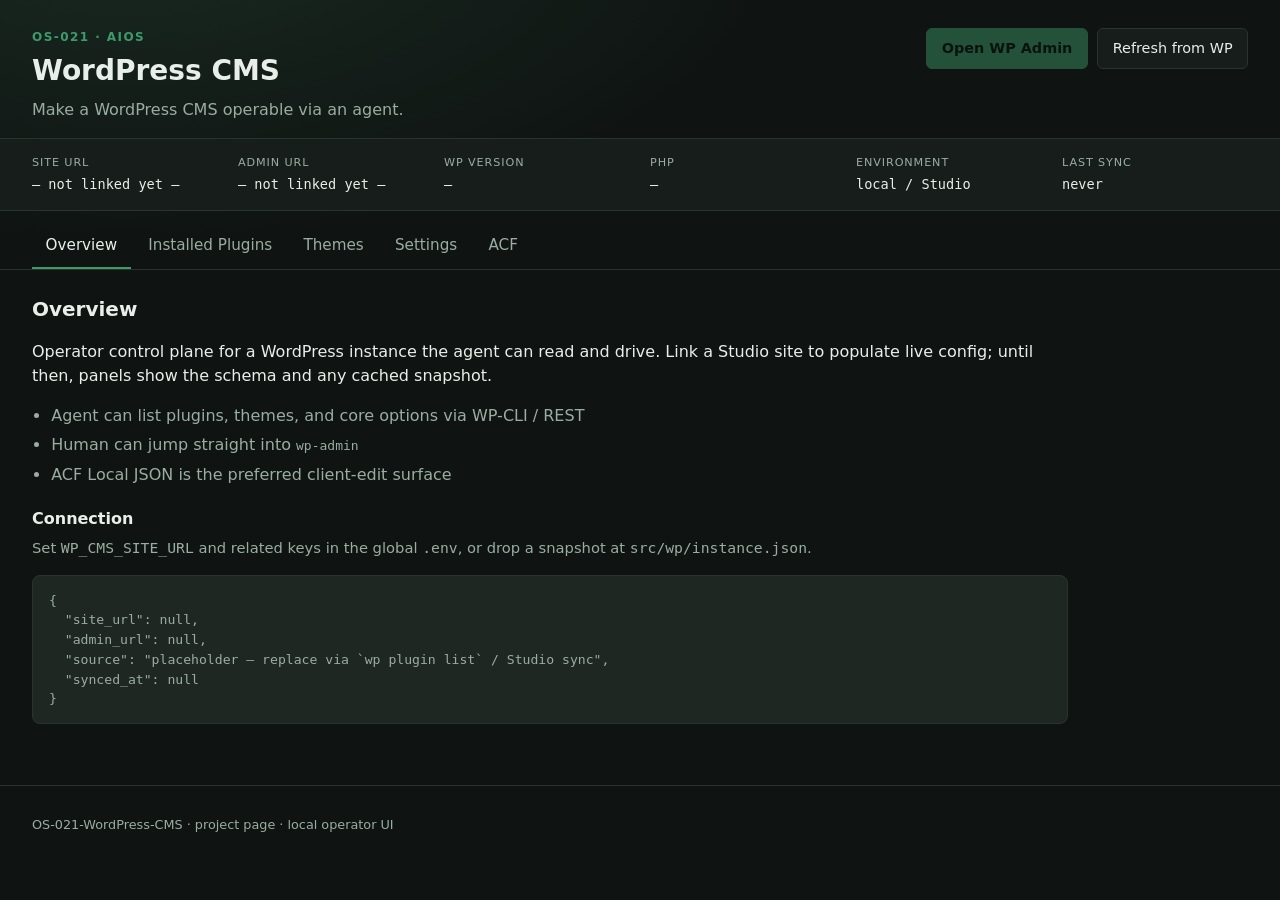
==== docs/project-page/index.html @ ab8bf246 "chore: initial scaffold for OS-021-WordPress-CMS Purpose: Make a WordPress CMS operable via an agent" ====
<!DOCTYPE html>
<html lang="en">
<head>
  <meta charset="utf-8" />
  <meta name="viewport" content="width=device-width, initial-scale=1" />
  <title>OS-021 WordPress CMS — Project page</title>
  <link rel="stylesheet" href="styles.css" />
</head>
<body>
  <header class="top">
    <div class="brand">
      <p class="eyebrow">OS-021 · AIOS</p>
      <h1>WordPress CMS</h1>
      <p class="purpose">Make a WordPress CMS operable via an agent.</p>
    </div>
    <div class="actions">
      <a class="btn primary" id="wp-admin-link" href="#" target="_blank" rel="noopener">Open WP Admin</a>
      <button type="button" class="btn" id="refresh-btn">Refresh from WP</button>
    </div>
  </header>

  <section class="site-meta" aria-label="WordPress instance">
    <dl>
      <div><dt>Site URL</dt><dd id="site-url">— not linked yet —</dd></div>
      <div><dt>Admin URL</dt><dd id="admin-url">— not linked yet —</dd></div>
      <div><dt>WP version</dt><dd id="wp-version">—</dd></div>
      <div><dt>PHP</dt><dd id="php-version">—</dd></div>
      <div><dt>Environment</dt><dd id="environment">local / Studio</dd></div>
      <div><dt>Last sync</dt><dd id="last-sync">never</dd></div>
    </dl>
  </section>

  <nav class="tabs" role="tablist" aria-label="Configuration surfaces">
    <button role="tab" aria-selected="true" aria-controls="panel-overview" id="tab-overview" data-tab="overview">Overview</button>
    <button role="tab" aria-selected="false" aria-controls="panel-plugins" id="tab-plugins" data-tab="plugins">Installed Plugins</button>
    <button role="tab" aria-selected="false" aria-controls="panel-themes" id="tab-themes" data-tab="themes">Themes</button>
    <button role="tab" aria-selected="false" aria-controls="panel-settings" id="tab-settings" data-tab="settings">Settings</button>
    <button role="tab" aria-selected="false" aria-controls="panel-acf" id="tab-acf" data-tab="acf">ACF</button>
  </nav>

  <main>
    <section id="panel-overview" role="tabpanel" aria-labelledby="tab-overview">
      <h2>Overview</h2>
      <p>Operator control plane for a WordPress instance the agent can read and drive. Link a Studio site to populate live config; until then, panels show the schema and any cached snapshot.</p>
      <ul class="checklist">
        <li>Agent can list plugins, themes, and core options via WP-CLI / REST</li>
        <li>Human can jump straight into <code>wp-admin</code></li>
        <li>ACF Local JSON is the preferred client-edit surface</li>
      </ul>
      <h3>Connection</h3>
      <p class="hint">Set <code>WP_CMS_SITE_URL</code> and related keys in the global <code>.env</code>, or drop a snapshot at <code>src/wp/instance.json</code>.</p>
      <pre id="connection-status" class="codeblock">No instance linked. Waiting for Studio site URL.</pre>
    </section>

    <section id="panel-plugins" role="tabpanel" aria-labelledby="tab-plugins" hidden>
      <div class="panel-head">
        <h2>Installed Plugins</h2>
        <p class="hint">Source: <code>wp plugin list --format=json</code> (or REST). Status reflects active / inactive.</p>
      </div>
      <div class="table-wrap">
        <table id="plugins-table">
          <thead>
            <tr>
              <th>Plugin</th>
              <th>Slug</th>
              <th>Version</th>
              <th>Status</th>
              <th>Update</th>
            </tr>
          </thead>
          <tbody id="plugins-body">
            <tr class="empty"><td colspan="5">No plugin data yet — link a WordPress instance or load a snapshot.</td></tr>
          </tbody>
        </table>
      </div>
    </section>

    <section id="panel-themes" role="tabpanel" aria-labelledby="tab-themes" hidden>
      <h2>Themes</h2>
      <p class="hint">Will list installed themes via <code>wp theme list</code>. Stub until instance is linked.</p>
      <ul id="themes-list" class="simple-list"><li class="muted">—</li></ul>
    </section>

    <section id="panel-settings" role="tabpanel" aria-labelledby="tab-settings" hidden>
      <h2>Settings</h2>
      <p class="hint">Typical WordPress configuration attributes the agent needs (site title, permalinks, timezone, reading, discussion, media).</p>
      <dl id="settings-list" class="settings">
        <div><dt>blogname</dt><dd>—</dd></div>
        <div><dt>blogdescription</dt><dd>—</dd></div>
        <div><dt>permalink_structure</dt><dd>—</dd></div>
        <div><dt>timezone_string</dt><dd>—</dd></div>
        <div><dt>date_format</dt><dd>—</dd></div>
        <div><dt>start_of_week</dt><dd>—</dd></div>
      </dl>
    </section>

    <section id="panel-acf" role="tabpanel" aria-labelledby="tab-acf" hidden>
      <h2>ACF</h2>
      <p class="hint">Advanced Custom Fields groups and Local JSON path. Prefer fields over Site Editor for client edit.</p>
      <pre id="acf-status" class="codeblock">ACF not detected — install ACF (+ Local JSON) on the linked site.</pre>
    </section>
  </main>

  <footer>
    <p>OS-021-WordPress-CMS · project page · local operator UI</p>
  </footer>

  <script src="app.js"></script>
</body>
</html>
---- docs/project-page/styles.css ----
:root {
  --bg: #0f1412;
  --surface: #171d1a;
  --surface-2: #1f2723;
  --line: #2a342f;
  --text: #e8efe9;
  --muted: #9aada2;
  --accent: #3d9b6a;
  --accent-dim: #2a6b49;
  --warn: #c9a227;
  --danger: #c45c4a;
  --ok: #3d9b6a;
  --font: "IBM Plex Sans", "Segoe UI", system-ui, sans-serif;
  --mono: "IBM Plex Mono", ui-monospace, monospace;
}

* { box-sizing: border-box; }
html, body { margin: 0; padding: 0; }
body {
  font-family: var(--font);
  background: radial-gradient(1200px 600px at 10% -10%, #1a2a22 0%, var(--bg) 55%);
  color: var(--text);
  min-height: 100vh;
  line-height: 1.5;
}

.top {
  display: flex;
  justify-content: space-between;
  gap: 1.5rem;
  align-items: flex-start;
  padding: 1.75rem 2rem 1rem;
  border-bottom: 1px solid var(--line);
}
.eyebrow {
  margin: 0;
  font-size: 0.75rem;
  letter-spacing: 0.12em;
  text-transform: uppercase;
  color: var(--accent);
  font-weight: 600;
}
h1 { margin: 0.25rem 0; font-size: 1.75rem; font-weight: 650; }
.purpose { margin: 0.35rem 0 0; color: var(--muted); max-width: 36rem; }
.actions { display: flex; gap: 0.6rem; flex-wrap: wrap; }

.btn {
  appearance: none;
  border: 1px solid var(--line);
  background: var(--surface);
  color: var(--text);
  padding: 0.55rem 0.9rem;
  border-radius: 6px;
  font: inherit;
  font-size: 0.9rem;
  cursor: pointer;
  text-decoration: none;
}
.btn:hover { border-color: var(--accent-dim); }
.btn.primary {
  background: var(--accent);
  border-color: var(--accent);
  color: #04140c;
  font-weight: 600;
}
.btn.primary[aria-disabled="true"],
.btn.primary.is-disabled {
  opacity: 0.45;
  pointer-events: none;
}

.site-meta {
  padding: 1rem 2rem;
  background: var(--surface);
  border-bottom: 1px solid var(--line);
}
.site-meta dl {
  display: grid;
  grid-template-columns: repeat(auto-fit, minmax(11rem, 1fr));
  gap: 0.85rem 1.25rem;
  margin: 0;
}
.site-meta dt {
  font-size: 0.7rem;
  text-transform: uppercase;
  letter-spacing: 0.08em;
  color: var(--muted);
}
.site-meta dd { margin: 0.15rem 0 0; font-family: var(--mono); font-size: 0.85rem; }

.tabs {
  display: flex;
  gap: 0.25rem;
  padding: 0.75rem 2rem 0;
  border-bottom: 1px solid var(--line);
  overflow-x: auto;
}
.tabs button {
  appearance: none;
  background: transparent;
  border: none;
  border-bottom: 2px solid transparent;
  color: var(--muted);
  font: inherit;
  font-size: 0.95rem;
  padding: 0.65rem 0.85rem;
  cursor: pointer;
  white-space: nowrap;
}
.tabs button[aria-selected="true"] {
  color: var(--text);
  border-bottom-color: var(--accent);
}

main { padding: 1.5rem 2rem 3rem; max-width: 1100px; }
h2 { margin: 0 0 0.5rem; font-size: 1.25rem; }
h3 { margin: 1.25rem 0 0.4rem; font-size: 1rem; }
.hint { color: var(--muted); margin: 0 0 1rem; font-size: 0.92rem; }
.checklist { margin: 0.75rem 0 0; padding-left: 1.2rem; color: var(--muted); }
.checklist li { margin: 0.35rem 0; }

.codeblock {
  background: var(--surface-2);
  border: 1px solid var(--line);
  border-radius: 8px;
  padding: 0.9rem 1rem;
  overflow: auto;
  font-family: var(--mono);
  font-size: 0.82rem;
  color: var(--muted);
}

.table-wrap {
  border: 1px solid var(--line);
  border-radius: 8px;
  overflow: auto;
  background: var(--surface);
}
table { width: 100%; border-collapse: collapse; font-size: 0.92rem; }
th, td { text-align: left; padding: 0.7rem 0.9rem; border-bottom: 1px solid var(--line); }
th {
  font-size: 0.72rem;
  text-transform: uppercase;
  letter-spacing: 0.06em;
  color: var(--muted);
  background: var(--surface-2);
}
tr:last-child td { border-bottom: none; }
td.empty, .empty td { color: var(--muted); text-align: center; padding: 1.5rem; }
.badge {
  display: inline-block;
  padding: 0.15rem 0.45rem;
  border-radius: 999px;
  font-size: 0.75rem;
  font-weight: 600;
}
.badge.active { background: color-mix(in srgb, var(--ok) 25%, transparent); color: #9fe0bc; }
.badge.inactive { background: color-mix(in srgb, var(--muted) 20%, transparent); color: var(--muted); }
.badge.available { background: color-mix(in srgb, var(--warn) 25%, transparent); color: #e6d28a; }
.badge.none { color: var(--muted); background: transparent; }

.settings {
  display: grid;
  gap: 0.65rem;
  margin: 0;
}
.settings > div {
  display: grid;
  grid-template-columns: 14rem 1fr;
  gap: 0.75rem;
  padding: 0.65rem 0.85rem;
  background: var(--surface);
  border: 1px solid var(--line);
  border-radius: 6px;
}
.settings dt { color: var(--muted); font-family: var(--mono); font-size: 0.82rem; }
.settings dd { margin: 0; }

.simple-list { margin: 0; padding-left: 1.1rem; color: var(--muted); }
.muted { color: var(--muted); }

footer {
  padding: 1rem 2rem 2rem;
  color: var(--muted);
  font-size: 0.8rem;
  border-top: 1px solid var(--line);
}

@media (max-width: 720px) {
  .top { flex-direction: column; padding: 1.25rem; }
  main, .site-meta, .tabs, footer { padding-left: 1.25rem; padding-right: 1.25rem; }
  .settings > div { grid-template-columns: 1fr; }
}
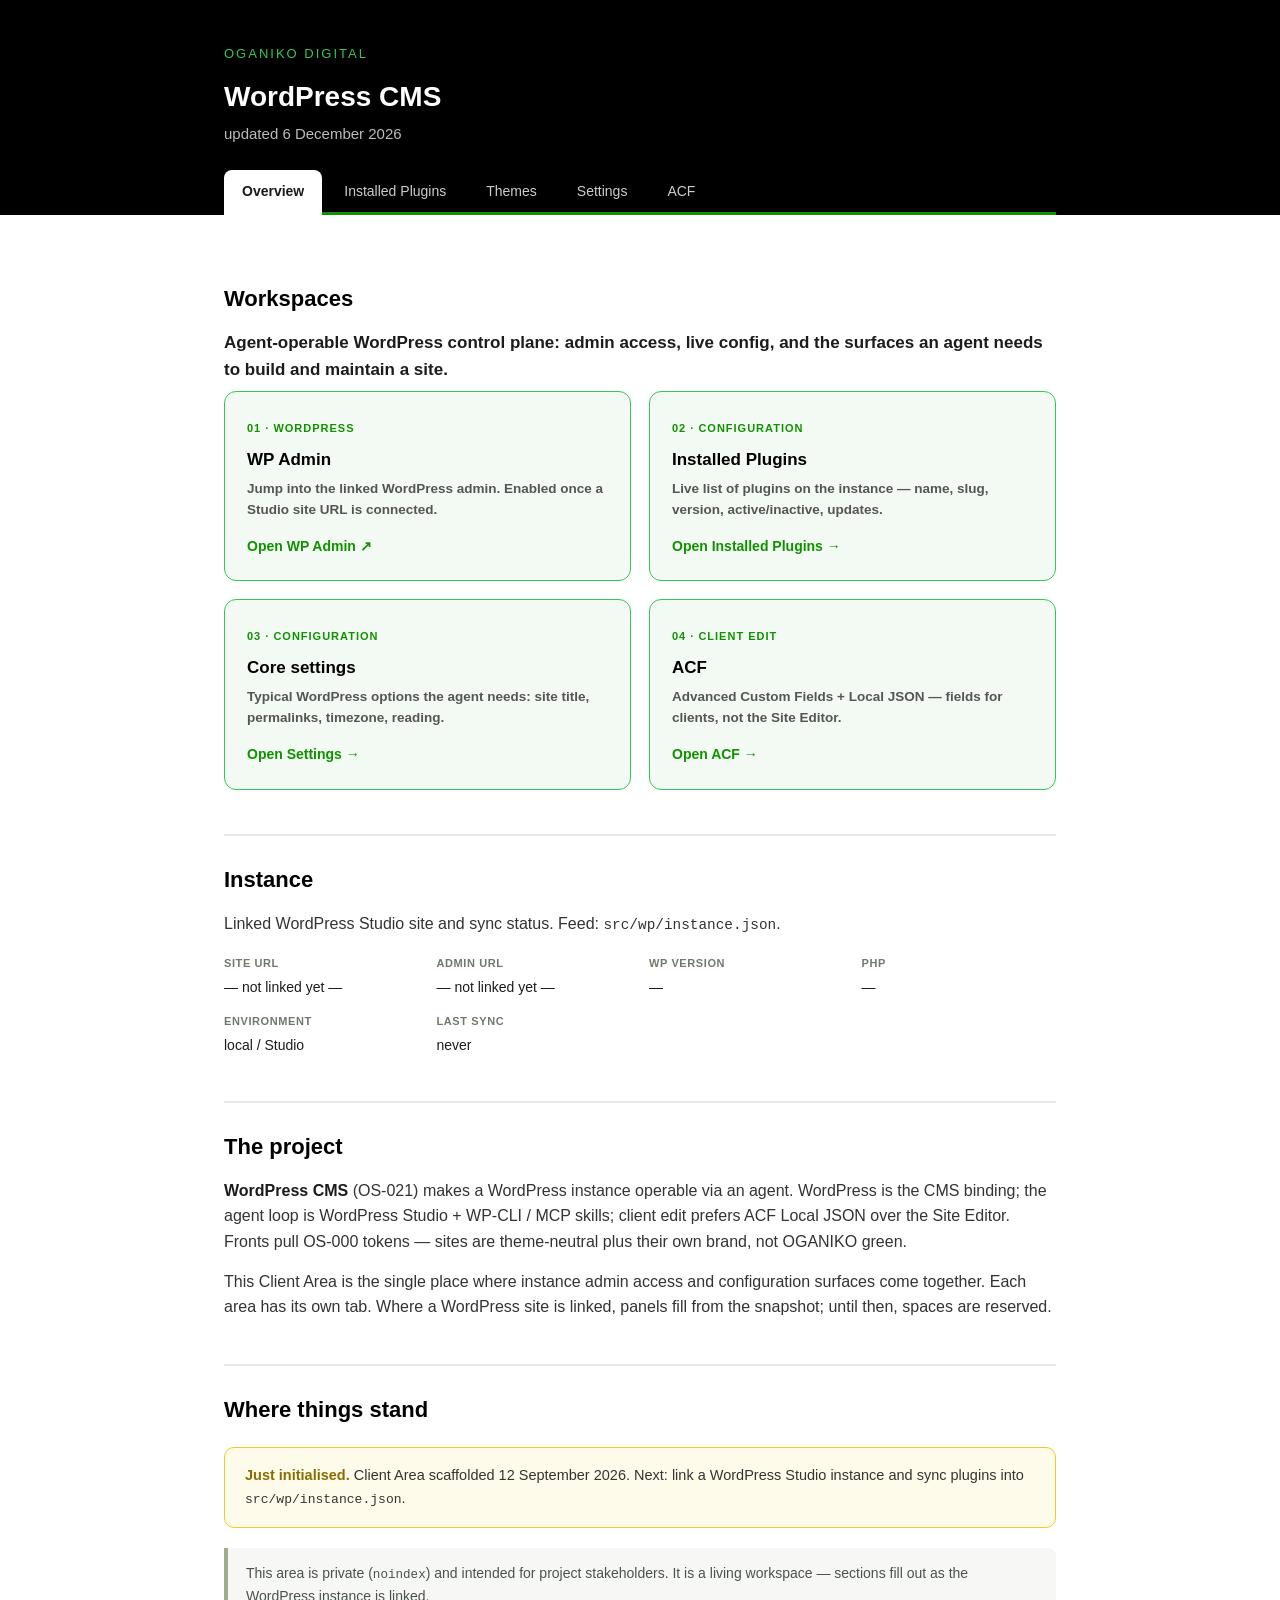
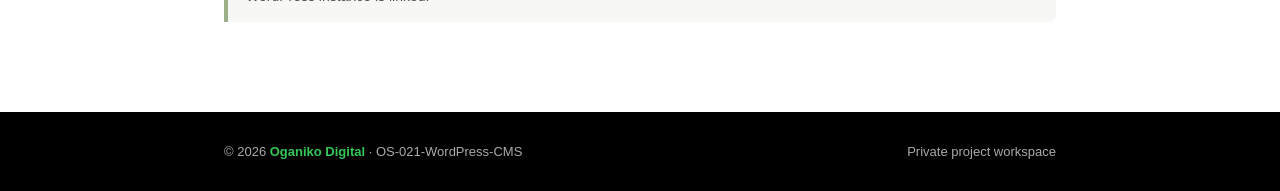
==== commit e94e82a3: "feat: Client Area hub in STR style Replace the dark project-page prototype with a Client Area (Overv" ====
--- a/docs/project-page/index.html
+++ b/docs/project-page/index.html
@@ -1,110 +1,12 @@
 <!DOCTYPE html>
 <html lang="en">
 <head>
-  <meta charset="utf-8" />
-  <meta name="viewport" content="width=device-width, initial-scale=1" />
-  <title>OS-021 WordPress CMS — Project page</title>
-  <link rel="stylesheet" href="styles.css" />
+<meta charset="UTF-8">
+<meta http-equiv="refresh" content="0; url=../client-area/">
+<title>Redirecting…</title>
+<link rel="canonical" href="../client-area/">
 </head>
 <body>
-  <header class="top">
-    <div class="brand">
-      <p class="eyebrow">OS-021 · AIOS</p>
-      <h1>WordPress CMS</h1>
-      <p class="purpose">Make a WordPress CMS operable via an agent.</p>
-    </div>
-    <div class="actions">
-      <a class="btn primary" id="wp-admin-link" href="#" target="_blank" rel="noopener">Open WP Admin</a>
-      <button type="button" class="btn" id="refresh-btn">Refresh from WP</button>
-    </div>
-  </header>
-
-  <section class="site-meta" aria-label="WordPress instance">
-    <dl>
-      <div><dt>Site URL</dt><dd id="site-url">— not linked yet —</dd></div>
-      <div><dt>Admin URL</dt><dd id="admin-url">— not linked yet —</dd></div>
-      <div><dt>WP version</dt><dd id="wp-version">—</dd></div>
-      <div><dt>PHP</dt><dd id="php-version">—</dd></div>
-      <div><dt>Environment</dt><dd id="environment">local / Studio</dd></div>
-      <div><dt>Last sync</dt><dd id="last-sync">never</dd></div>
-    </dl>
-  </section>
-
-  <nav class="tabs" role="tablist" aria-label="Configuration surfaces">
-    <button role="tab" aria-selected="true" aria-controls="panel-overview" id="tab-overview" data-tab="overview">Overview</button>
-    <button role="tab" aria-selected="false" aria-controls="panel-plugins" id="tab-plugins" data-tab="plugins">Installed Plugins</button>
-    <button role="tab" aria-selected="false" aria-controls="panel-themes" id="tab-themes" data-tab="themes">Themes</button>
-    <button role="tab" aria-selected="false" aria-controls="panel-settings" id="tab-settings" data-tab="settings">Settings</button>
-    <button role="tab" aria-selected="false" aria-controls="panel-acf" id="tab-acf" data-tab="acf">ACF</button>
-  </nav>
-
-  <main>
-    <section id="panel-overview" role="tabpanel" aria-labelledby="tab-overview">
-      <h2>Overview</h2>
-      <p>Operator control plane for a WordPress instance the agent can read and drive. Link a Studio site to populate live config; until then, panels show the schema and any cached snapshot.</p>
-      <ul class="checklist">
-        <li>Agent can list plugins, themes, and core options via WP-CLI / REST</li>
-        <li>Human can jump straight into <code>wp-admin</code></li>
-        <li>ACF Local JSON is the preferred client-edit surface</li>
-      </ul>
-      <h3>Connection</h3>
-      <p class="hint">Set <code>WP_CMS_SITE_URL</code> and related keys in the global <code>.env</code>, or drop a snapshot at <code>src/wp/instance.json</code>.</p>
-      <pre id="connection-status" class="codeblock">No instance linked. Waiting for Studio site URL.</pre>
-    </section>
-
-    <section id="panel-plugins" role="tabpanel" aria-labelledby="tab-plugins" hidden>
-      <div class="panel-head">
-        <h2>Installed Plugins</h2>
-        <p class="hint">Source: <code>wp plugin list --format=json</code> (or REST). Status reflects active / inactive.</p>
-      </div>
-      <div class="table-wrap">
-        <table id="plugins-table">
-          <thead>
-            <tr>
-              <th>Plugin</th>
-              <th>Slug</th>
-              <th>Version</th>
-              <th>Status</th>
-              <th>Update</th>
-            </tr>
-          </thead>
-          <tbody id="plugins-body">
-            <tr class="empty"><td colspan="5">No plugin data yet — link a WordPress instance or load a snapshot.</td></tr>
-          </tbody>
-        </table>
-      </div>
-    </section>
-
-    <section id="panel-themes" role="tabpanel" aria-labelledby="tab-themes" hidden>
-      <h2>Themes</h2>
-      <p class="hint">Will list installed themes via <code>wp theme list</code>. Stub until instance is linked.</p>
-      <ul id="themes-list" class="simple-list"><li class="muted">—</li></ul>
-    </section>
-
-    <section id="panel-settings" role="tabpanel" aria-labelledby="tab-settings" hidden>
-      <h2>Settings</h2>
-      <p class="hint">Typical WordPress configuration attributes the agent needs (site title, permalinks, timezone, reading, discussion, media).</p>
-      <dl id="settings-list" class="settings">
-        <div><dt>blogname</dt><dd>—</dd></div>
-        <div><dt>blogdescription</dt><dd>—</dd></div>
-        <div><dt>permalink_structure</dt><dd>—</dd></div>
-        <div><dt>timezone_string</dt><dd>—</dd></div>
-        <div><dt>date_format</dt><dd>—</dd></div>
-        <div><dt>start_of_week</dt><dd>—</dd></div>
-      </dl>
-    </section>
-
-    <section id="panel-acf" role="tabpanel" aria-labelledby="tab-acf" hidden>
-      <h2>ACF</h2>
-      <p class="hint">Advanced Custom Fields groups and Local JSON path. Prefer fields over Site Editor for client edit.</p>
-      <pre id="acf-status" class="codeblock">ACF not detected — install ACF (+ Local JSON) on the linked site.</pre>
-    </section>
-  </main>
-
-  <footer>
-    <p>OS-021-WordPress-CMS · project page · local operator UI</p>
-  </footer>
-
-  <script src="app.js"></script>
+<p>Moved to the Client Area: <a href="../client-area/">docs/client-area/</a></p>
 </body>
 </html>
